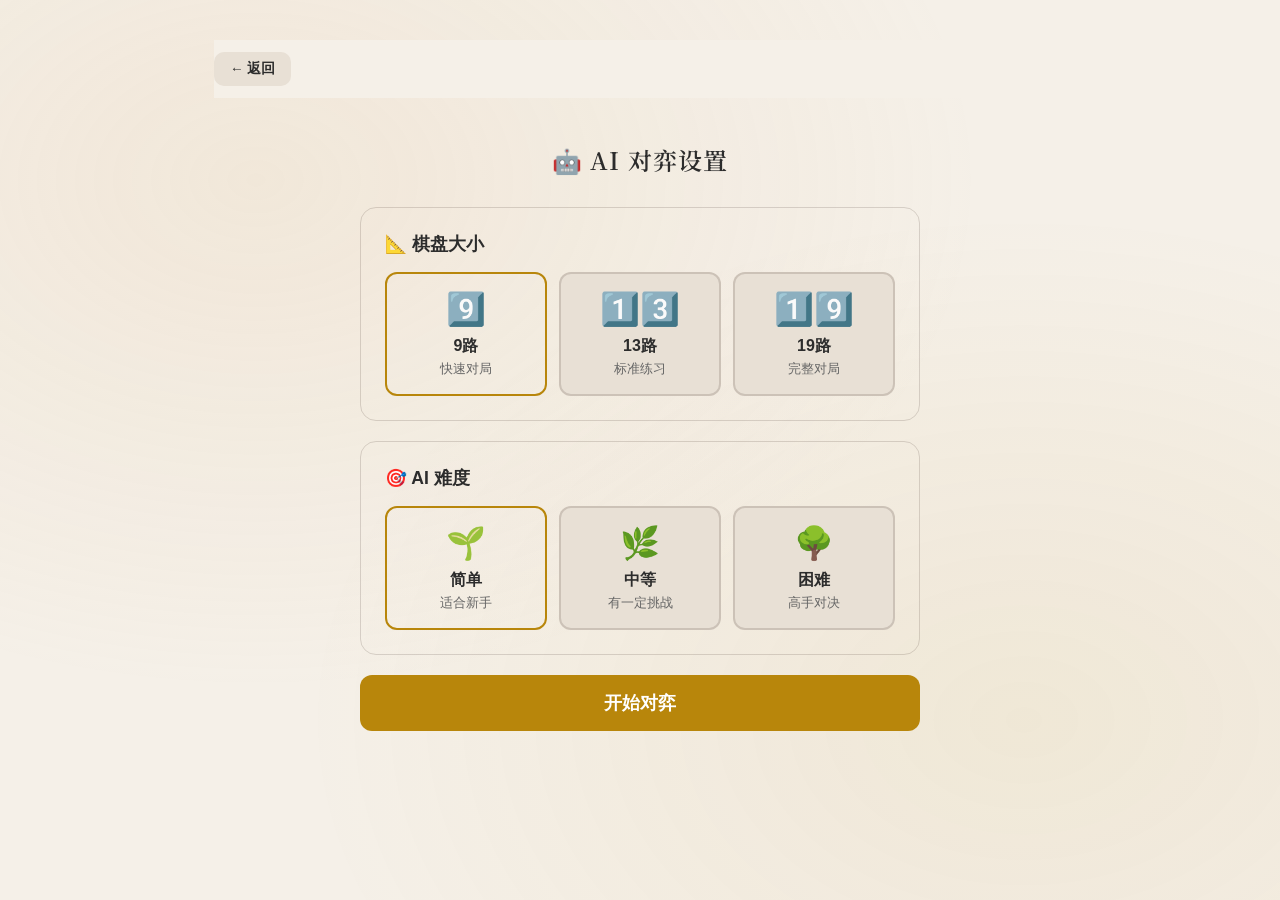
==== pages/ai-setup.html @ 996c6aba "refactor: 移除顶栏主题切换按钮，统一放到设置里 - 从所有11个页面的顶栏移除主题切换按钮 - 主题切换功能保留在设置模态框中 - 设置按钮和用户名保持常驻显示" ====
<!DOCTYPE html>
<html lang="zh-CN">
<head>
  <meta charset="UTF-8">
  <meta name="viewport" content="width=device-width, initial-scale=1.0">
  <title>AI 对弈设置 - 围棋对弈复盘</title>
  <link href="https://fonts.googleapis.com/css2?family=Noto+Serif+SC:wght@400;600;700&display=swap" rel="stylesheet">
  <link rel="stylesheet" href="../css/common.css">
  <style>
    .setup-container { max-width: 600px; margin: 0 auto; padding: 20px; }
    .setup-title { font-family: 'Noto Serif SC', serif; font-size: 1.5rem; font-weight: 600; text-align: center; margin-bottom: 30px; color: var(--text-primary); }
    .setup-section { background: var(--card-bg); border-radius: 16px; padding: 24px; margin-bottom: 20px; border: 1px solid var(--border-color); }
    .section-title { font-size: 1.1rem; font-weight: 600; margin-bottom: 16px; color: var(--text-primary); }
    .option-grid { display: grid; grid-template-columns: repeat(3, 1fr); gap: 12px; }
    .option-card { padding: 16px; border: 2px solid var(--border-color); border-radius: 12px; text-align: center; cursor: pointer; transition: all 0.3s; background: var(--bg-secondary); }
    .option-card:hover { border-color: var(--accent-gold); transform: translateY(-2px); }
    .option-card.selected { border-color: var(--accent-gold); background: var(--accent-gold-light); }
    .option-icon { font-size: 2rem; margin-bottom: 8px; }
    .option-label { font-weight: 600; color: var(--text-primary); }
    .option-desc { font-size: 0.8rem; color: var(--text-secondary); margin-top: 4px; }
    .start-btn { width: 100%; padding: 16px; font-size: 1.1rem; background: var(--accent-gold); color: white; border: none; border-radius: 12px; cursor: pointer; font-weight: 600; transition: all 0.3s; }
    .start-btn:hover { transform: translateY(-2px); box-shadow: var(--shadow-medium); }
    .start-btn:disabled { opacity: 0.5; cursor: not-allowed; transform: none; }
    @media (max-width: 480px) { .option-grid { grid-template-columns: 1fr; } }
  </style>
</head>
<body>
  <div class="container">
    <div class="header">
      <a href="practice.html" class="btn btn-secondary" style="padding: 8px 16px; font-size: 0.85rem;">← 返回</a>
    </div>

    <div class="setup-container">
      <h1 class="setup-title">🤖 AI 对弈设置</h1>

      <div class="setup-section">
        <div class="section-title">📐 棋盘大小</div>
        <div class="option-grid" id="sizeOptions">
          <div class="option-card selected" data-size="9">
            <div class="option-icon">9️⃣</div>
            <div class="option-label">9路</div>
            <div class="option-desc">快速对局</div>
          </div>
          <div class="option-card" data-size="13">
            <div class="option-icon">1️⃣3️⃣</div>
            <div class="option-label">13路</div>
            <div class="option-desc">标准练习</div>
          </div>
          <div class="option-card" data-size="19">
            <div class="option-icon">1️⃣9️⃣</div>
            <div class="option-label">19路</div>
            <div class="option-desc">完整对局</div>
          </div>
        </div>
      </div>

      <div class="setup-section">
        <div class="section-title">🎯 AI 难度</div>
        <div class="option-grid" id="levelOptions">
          <div class="option-card selected" data-level="easy">
            <div class="option-icon">🌱</div>
            <div class="option-label">简单</div>
            <div class="option-desc">适合新手</div>
          </div>
          <div class="option-card" data-level="medium">
            <div class="option-icon">🌿</div>
            <div class="option-label">中等</div>
            <div class="option-desc">有一定挑战</div>
          </div>
          <div class="option-card" data-level="hard">
            <div class="option-icon">🌳</div>
            <div class="option-label">困难</div>
            <div class="option-desc">高手对决</div>
          </div>
        </div>
      </div>

      <button class="start-btn" id="startBtn">开始对弈</button>
    </div>
  </div>

  <script src="../js/utils.js"></script>
  <script>
    class AISetup {
      constructor() {
        this.selectedSize = 9;
        this.selectedLevel = 'easy';
        this.init();
      }

      init() {
        ThemeManager.init();
        this.bindEvents();
      }

      bindEvents() {
        document.querySelectorAll('#sizeOptions .option-card').forEach(card => {
          card.addEventListener('click', () => {
            document.querySelectorAll('#sizeOptions .option-card').forEach(c => c.classList.remove('selected'));
            card.classList.add('selected');
            this.selectedSize = parseInt(card.dataset.size);
          });
        });

        document.querySelectorAll('#levelOptions .option-card').forEach(card => {
          card.addEventListener('click', () => {
            document.querySelectorAll('#levelOptions .option-card').forEach(c => c.classList.remove('selected'));
            card.classList.add('selected');
            this.selectedLevel = card.dataset.level;
          });
        });

        document.getElementById('startBtn').addEventListener('click', () => {
          window.location.href = `ai-match.html?size=${this.selectedSize}&level=${this.selectedLevel}`;
        });
      }
    }

    document.addEventListener('DOMContentLoaded', () => {
      new AISetup();
    });
  </script>
</body>
</html>
---- css/common.css ----
/* 公共样式 */

/* 浅色主题（默认） */
:root {
  --board-wood: #DEB887;
  --board-wood-light: #E8D4A8;
  --board-dark: #8B7355;
  --line-color: #2C1810;
  --stone-black: #1A1A1A;
  --stone-black-highlight: #3A3A3A;
  --stone-white: #F5F5F5;
  --stone-white-shadow: #D0D0D0;
  --accent-red: #C41E3A;
  --accent-gold: #B8860B;
  --bg-primary: #F5F0E8;
  --bg-secondary: #E8E0D5;
  --text-primary: #2C2C2C;
  --text-secondary: #666666;
  --success: #2E7D32;
  --panel-bg: rgba(255, 252, 245, 0.95);
  --shadow-soft: 0 4px 20px rgba(0, 0, 0, 0.08);
  --shadow-medium: 0 8px 32px rgba(0, 0, 0, 0.12);
  --border-color: rgba(44, 24, 16, 0.15);
}

/* 深色主题 */
[data-theme="dark"] {
  --board-wood: #8B7355;
  --board-wood-light: #A1887F;
  --board-dark: #5D4037;
  --line-color: #E0E0E0;
  --stone-black: #2D2D2D;
  --stone-black-highlight: #424242;
  --stone-white: #EEEEEE;
  --stone-white-shadow: #BDBDBD;
  --accent-red: #EF5350;
  --accent-gold: #FFD54F;
  --bg-primary: #121212;
  --bg-secondary: #1E1E1E;
  --text-primary: #E0E0E0;
  --text-secondary: #9E9E9E;
  --success: #66BB6A;
  --panel-bg: rgba(30, 30, 30, 0.95);
  --shadow-soft: 0 4px 20px rgba(0, 0, 0, 0.3);
  --shadow-medium: 0 8px 32px rgba(0, 0, 0, 0.4);
  --border-color: rgba(255, 255, 255, 0.1);
}

* { margin: 0; padding: 0; box-sizing: border-box; }

body {
  font-family: 'Noto Sans SC', sans-serif;
  background: var(--bg-primary);
  min-height: 100vh;
  color: var(--text-primary);
  overflow-x: hidden;
  transition: background-color 0.3s ease, color 0.3s ease;
}

body::before {
  content: '';
  position: fixed;
  inset: 0;
  background:
    radial-gradient(ellipse at 20% 20%, rgba(222, 184, 135, 0.15) 0%, transparent 50%),
    radial-gradient(ellipse at 80% 80%, rgba(184, 134, 11, 0.08) 0%, transparent 50%);
  pointer-events: none;
  z-index: -1;
}

[data-theme="dark"] body::before {
  background:
    radial-gradient(ellipse at 20% 20%, rgba(139, 115, 85, 0.2) 0%, transparent 50%),
    radial-gradient(ellipse at 80% 80%, rgba(184, 134, 11, 0.1) 0%, transparent 50%);
}

.container {
  max-width: 900px;
  margin: 0 auto;
  padding: 40px 24px;
}

/* Logo */
.logo { display: flex; align-items: center; gap: 12px; cursor: pointer; }
.logo-icon { width: 40px; height: 40px; position: relative; }
.logo-icon::before {
  content: ''; position: absolute; width: 28px; height: 28px;
  background: radial-gradient(circle at 35% 35%, var(--stone-black-highlight), var(--stone-black));
  border-radius: 50%; top: 2px; left: 2px; box-shadow: 2px 2px 4px rgba(0,0,0,0.3);
}
.logo-icon::after {
  content: ''; position: absolute; width: 20px; height: 20px;
  background: radial-gradient(circle at 40% 40%, #fff, var(--stone-white));
  border: 1px solid var(--stone-white-shadow); border-radius: 50%;
  bottom: 2px; right: 2px; box-shadow: 2px 2px 4px rgba(0,0,0,0.15);
}

h1 {
  font-family: 'Noto Serif SC', serif;
  font-size: 1.5rem; font-weight: 600; color: var(--text-primary); letter-spacing: 0.05em;
}

/* 按钮 */
.btn {
  padding: 12px 24px;
  border: none;
  border-radius: 10px;
  font-family: inherit;
  font-size: 1rem;
  font-weight: 600;
  cursor: pointer;
  transition: all 0.3s ease;
  display: inline-flex;
  align-items: center;
  justify-content: center;
  gap: 8px;
  text-decoration: none;
}

.btn-primary {
  background: var(--line-color);
  color: var(--stone-white);
}
.btn-primary:hover { background: #1a0f0a; transform: translateY(-1px); }

.btn-secondary {
  background: var(--bg-secondary);
  color: var(--text-primary);
}
.btn-secondary:hover { background: var(--board-wood-light); }

.btn-large {
  padding: 16px 40px;
  font-size: 1.1rem;
}

/* 卡片 */
.card {
  background: var(--panel-bg);
  border-radius: 20px;
  padding: 32px;
  box-shadow: var(--shadow-medium);
  border: 1px solid var(--border-color);
}

/* 表单 */
.form-group { margin-bottom: 24px; }
.form-label {
  display: block;
  font-size: 0.9rem;
  font-weight: 500;
  color: var(--text-secondary);
  margin-bottom: 10px;
  text-transform: uppercase;
  letter-spacing: 0.05em;
}

.player-input-group {
  display: flex;
  align-items: center;
  gap: 12px;
  background: var(--bg-secondary);
  padding: 14px 18px;
  border-radius: 12px;
}
.player-input-group .player-indicator { width: 24px; height: 24px; flex-shrink: 0; }
.player-input-group input {
  flex: 1;
  border: none;
  background: transparent;
  font-family: inherit;
  font-size: 1rem;
  color: var(--text-primary);
  outline: none;
}
.player-input-group input::placeholder { color: var(--text-secondary); }

/* 玩家指示器 */
.player-indicator { width: 18px; height: 18px; border-radius: 50%; transition: all 0.3s ease; }
.player-indicator.black {
  background: radial-gradient(circle at 35% 35%, var(--stone-black-highlight), var(--stone-black));
  box-shadow: 1px 1px 3px rgba(0,0,0,0.4);
}
.player-indicator.white {
  background: radial-gradient(circle at 35% 35%, #fff, var(--stone-white));
  border: 1px solid var(--stone-white-shadow);
  box-shadow: 1px 1px 3px rgba(0,0,0,0.2);
}

.ai-badge {
  font-size: 0.7rem;
  padding: 2px 6px;
  background: var(--accent-gold);
  color: white;
  border-radius: 10px;
  margin-left: 4px;
  font-weight: 500;
}

/* 棋盘大小选项 */
.board-size-options { display: flex; gap: 12px; }
.board-size-option {
  flex: 1;
  padding: 20px;
  border: 2px solid var(--border-color);
  background: var(--bg-primary);
  border-radius: 12px;
  text-align: center;
  cursor: pointer;
  transition: all 0.3s ease;
  font-family: inherit;
}
.board-size-option:hover { border-color: var(--board-dark); }
.board-size-option.active { border-color: var(--accent-gold); background: var(--bg-secondary); }
.board-size-option .size-number {
  font-family: 'JetBrains Mono', monospace;
  font-size: 1.8rem; font-weight: 700; color: var(--text-primary); display: block;
}
.board-size-option .size-label { font-size: 0.8rem; color: var(--text-secondary); margin-top: 4px; }

/* Toast */
.toast-container {
  position: fixed;
  bottom: 24px;
  left: 50%;
  transform: translateX(-50%);
  z-index: 1000;
  display: flex;
  flex-direction: column;
  gap: 8px;
  pointer-events: none;
}
.toast {
  padding: 12px 24px;
  border-radius: 8px;
  font-size: 0.9rem;
  font-weight: 500;
  box-shadow: var(--shadow-medium);
  animation: toast-in 0.3s ease-out;
  pointer-events: auto;
}
.toast.warning { background: #FFF3E0; color: #E65100; border: 1px solid #FFB74D; }
.toast.error { background: #FFEBEE; color: #C62828; border: 1px solid #EF9A9A; }
.toast.success { background: #E8F5E9; color: #2E7D32; border: 1px solid #A5D6A7; }
.toast.info { background: var(--panel-bg); color: var(--text-primary); border: 1px solid var(--border-color); }

@keyframes toast-in {
  from { opacity: 0; transform: translateY(20px); }
  to { opacity: 1; transform: translateY(0); }
}
.toast.fade-out { animation: toast-out 0.3s ease-out forwards; }
@keyframes toast-out {
  to { opacity: 0; transform: translateY(-20px); }
}

/* Spinner 加载动画 */
.spinner {
  width: 40px;
  height: 40px;
  border: 3px solid var(--bg-secondary);
  border-top-color: var(--accent-gold);
  border-radius: 50%;
  animation: spin 0.8s linear infinite;
}

@keyframes spin {
  to { transform: rotate(360deg); }
}

/* 主题切换按钮 */
.theme-toggle {
  background: var(--bg-secondary);
  border: none;
  border-radius: 50%;
  width: 36px;
  height: 36px;
  cursor: pointer;
  display: flex;
  align-items: center;
  justify-content: center;
  font-size: 1.2rem;
  transition: all 0.3s ease;
}

.theme-toggle:hover {
  background: var(--accent-gold);
  color: white;
}

/* 头部导航 - 常驻 */
.header {
  display: flex;
  justify-content: space-between;
  align-items: center;
  margin-bottom: 24px;
  position: sticky;
  top: 0;
  z-index: 100;
  background: var(--bg-primary);
  padding: 12px 0;
}

/* 模态框 */
.modal-overlay {
  position: fixed;
  top: 0;
  left: 0;
  right: 0;
  bottom: 0;
  background: rgba(0, 0, 0, 0.6);
  display: flex;
  align-items: center;
  justify-content: center;
  z-index: 1000;
  padding: 20px;
}

.modal {
  background: var(--panel-bg);
  border-radius: 20px;
  padding: 24px;
  max-width: 400px;
  width: 100%;
  box-shadow: var(--shadow-medium);
}

.modal-header {
  display: flex;
  align-items: center;
  justify-content: space-between;
  margin-bottom: 20px;
}

.modal-title {
  font-family: 'Noto Serif SC', serif;
  font-size: 1.3rem;
  font-weight: 600;
}

.modal-close {
  background: none;
  border: none;
  font-size: 1.5rem;
  cursor: pointer;
  color: var(--text-secondary);
  padding: 4px 8px;
  line-height: 1;
}

.modal-close:hover {
  color: var(--text-primary);
}

.modal-body {
  margin-bottom: 24px;
}

.modal-footer {
  display: flex;
  gap: 12px;
  justify-content: flex-end;
}

/* 表单输入 */
.form-input {
  width: 100%;
  padding: 12px 16px;
  border: 1px solid var(--border-color);
  border-radius: 10px;
  font-family: inherit;
  font-size: 1rem;
  background: var(--bg-primary);
  color: var(--text-primary);
  transition: border-color 0.2s;
}

.form-input:focus {
  outline: none;
  border-color: var(--accent-gold);
}

.form-input::placeholder {
  color: var(--text-secondary);
}

/* 历史记录项 */
.history-item {
  background: var(--panel-bg);
  border-radius: 16px;
  padding: 20px 24px;
  box-shadow: var(--shadow-soft);
  border: 1px solid var(--border-color);
  cursor: pointer;
  transition: all 0.3s ease;
  display: flex;
  align-items: center;
  gap: 20px;
  margin-bottom: 12px;
}
.history-item:hover { transform: translateY(-2px); box-shadow: var(--shadow-medium); border-color: var(--accent-gold); }
.history-board-preview {
  width: 80px; height: 80px;
  background: linear-gradient(145deg, var(--board-wood-light) 0%, var(--board-wood) 50%, var(--board-dark) 100%);
  border-radius: 8px; display: flex; align-items: center; justify-content: center;
  flex-shrink: 0; font-family: 'JetBrains Mono', monospace;
  font-size: 1.5rem; font-weight: 700; color: var(--line-color);
}
.history-info { flex: 1; }
.history-players { display: flex; align-items: center; gap: 12px; margin-bottom: 8px; }
.history-player { display: flex; align-items: center; gap: 6px; font-weight: 500; }
.history-vs { color: var(--text-secondary); font-size: 0.9rem; }
.history-meta { display: flex; gap: 16px; font-size: 0.85rem; color: var(--text-secondary); }

/* 棋盘坐标 */
.board-coords {
  position: absolute;
  font-family: 'JetBrains Mono', monospace;
  font-size: 0.75rem;
  font-weight: 500;
  color: var(--line-color);
  opacity: 0.7;
  pointer-events: none;
  user-select: none;
}

.coord-top, .coord-bottom {
  left: 0;
  right: 0;
  display: flex;
  justify-content: space-between;
  padding: 0 30px;
}

.coord-top { top: 8px; }
.coord-bottom { bottom: 8px; }

.coord-left, .coord-right {
  top: 0;
  bottom: 0;
  display: flex;
  flex-direction: column;
  justify-content: space-between;
  padding: 30px 0;
}

.coord-left { left: 8px; }
.coord-right { right: 8px; }

.coord-label {
  width: 20px;
  height: 20px;
  display: flex;
  align-items: center;
  justify-content: center;
}

/* 最后落子标记 */
.stone.last-move::after {
  content: '';
  position: absolute;
  top: 50%;
  left: 50%;
  transform: translate(-50%, -50%);
  width: 10px;
  height: 10px;
  border-radius: 50%;
  background: var(--accent-red);
  box-shadow: 0 0 4px rgba(196, 30, 58, 0.6);
}

/* 错误边界遮罩 */
.error-boundary {
  position: fixed;
  inset: 0;
  background: var(--bg-primary);
  display: none;
  flex-direction: column;
  align-items: center;
  justify-content: center;
  z-index: 9999;
  padding: 40px;
  text-align: center;
}

.error-boundary.active {
  display: flex;
}

.error-boundary-icon {
  font-size: 4rem;
  margin-bottom: 20px;
}

.error-boundary-title {
  font-family: 'Noto Serif SC', serif;
  font-size: 1.5rem;
  font-weight: 600;
  margin-bottom: 12px;
  color: var(--text-primary);
}

.error-boundary-message {
  color: var(--text-secondary);
  margin-bottom: 24px;
  max-width: 400px;
  line-height: 1.6;
}

.error-boundary-btn {
  padding: 12px 32px;
  background: var(--accent-gold);
  color: white;
  border: none;
  border-radius: 10px;
  font-family: inherit;
  font-size: 1rem;
  font-weight: 600;
  cursor: pointer;
  transition: all 0.3s ease;
}

.error-boundary-btn:hover {
  transform: translateY(-2px);
  box-shadow: var(--shadow-medium);
}

/* 响应式 */
@media (max-width: 600px) {
  .container { padding: 20px 16px; }
  .board-size-options { flex-direction: column; }
  .card { padding: 20px; }
}
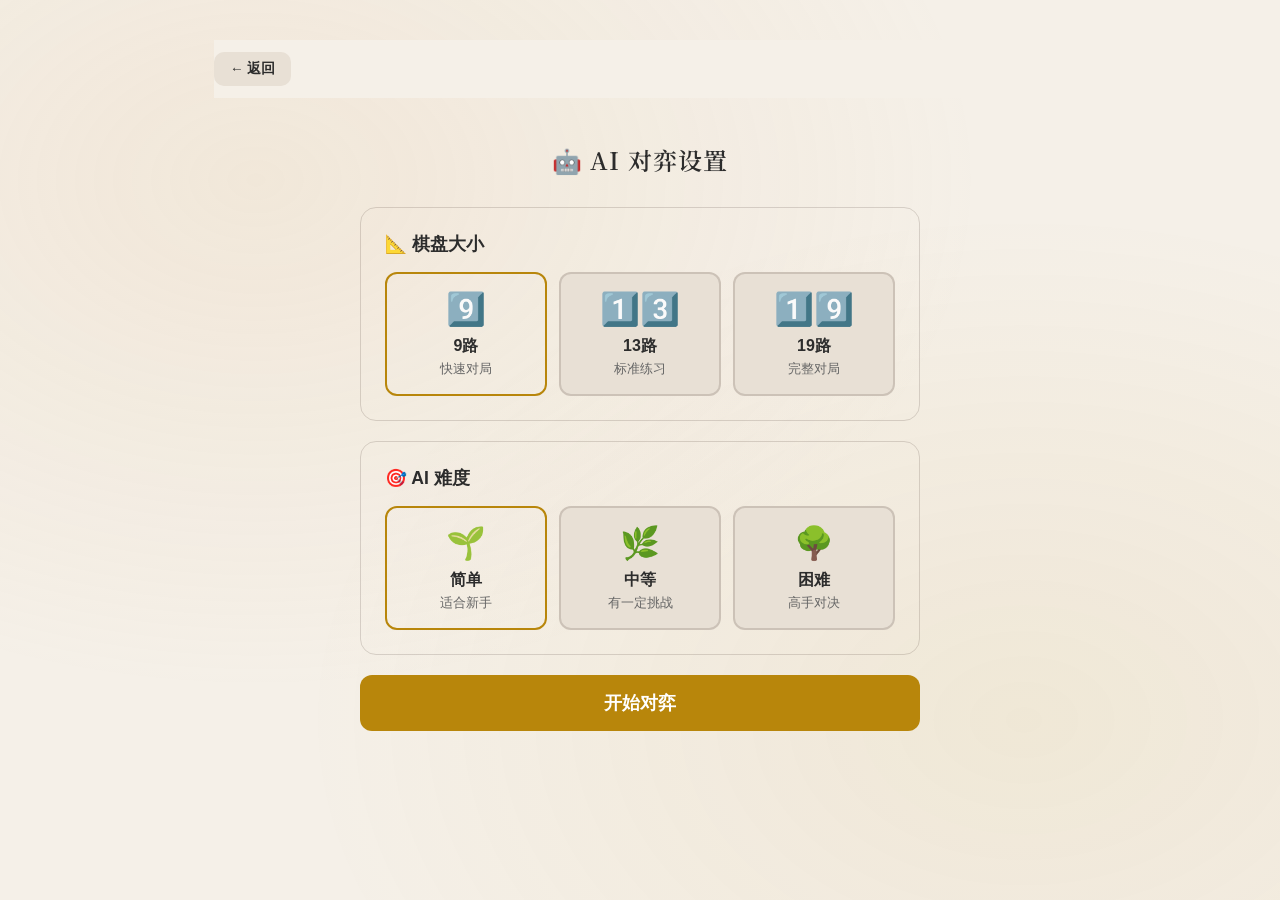
==== commit 265c9462: "feat: AI对弈独立为首页第四模块 + 修复JS依赖链 - 首页添加AI对弈模块（第四个卡片）  - AI对弈页面返回链接指向首页  - 移除practice页面的AI对弈按钮  - 修复tsum" ====
--- a/pages/ai-setup.html
+++ b/pages/ai-setup.html
@@ -27,7 +27,7 @@
 <body>
   <div class="container">
     <div class="header">
-      <a href="practice.html" class="btn btn-secondary" style="padding: 8px 16px; font-size: 0.85rem;">← 返回</a>
+      <a href="home.html" class="btn btn-secondary" style="padding: 8px 16px; font-size: 0.85rem;">← 返回</a>
     </div>
 
     <div class="setup-container">
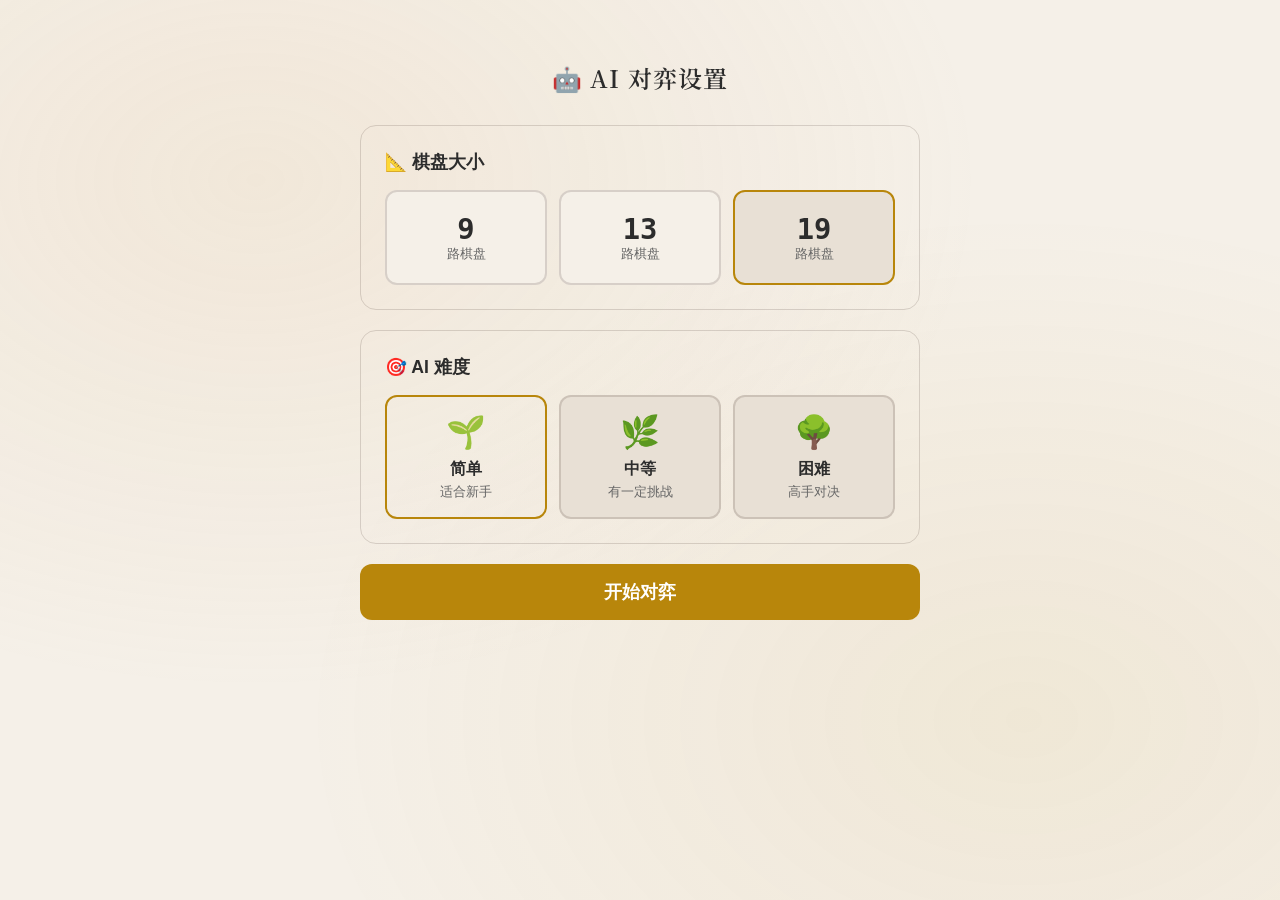
==== commit ecee7813: "AI对弈棋盘大小选择改为与开始对弈一致" ====
--- a/pages/ai-setup.html
+++ b/pages/ai-setup.html
@@ -21,36 +21,35 @@
     .start-btn { width: 100%; padding: 16px; font-size: 1.1rem; background: var(--accent-gold); color: white; border: none; border-radius: 12px; cursor: pointer; font-weight: 600; transition: all 0.3s; }
     .start-btn:hover { transform: translateY(-2px); box-shadow: var(--shadow-medium); }
     .start-btn:disabled { opacity: 0.5; cursor: not-allowed; transform: none; }
-    @media (max-width: 480px) { .option-grid { grid-template-columns: 1fr; } }
+    @media (max-width: 480px) { .option-grid { grid-template-columns: repeat(3, 1fr); } }
+    @media (max-width: 480px) { .option-card { padding: 12px 8px; } }
+    @media (max-width: 480px) { .option-icon { font-size: 1.5rem; } }
+    @media (max-width: 480px) { .option-label { font-size: 0.9rem; } }
+    @media (max-width: 480px) { .option-desc { display: none; } }
   </style>
 </head>
 <body>
   <div class="container">
-    <div class="header">
-      <a href="home.html" class="btn btn-secondary" style="padding: 8px 16px; font-size: 0.85rem;">← 返回</a>
-    </div>
+    <div id="header-container"></div>
 
     <div class="setup-container">
       <h1 class="setup-title">🤖 AI 对弈设置</h1>
 
       <div class="setup-section">
         <div class="section-title">📐 棋盘大小</div>
-        <div class="option-grid" id="sizeOptions">
-          <div class="option-card selected" data-size="9">
-            <div class="option-icon">9️⃣</div>
-            <div class="option-label">9路</div>
-            <div class="option-desc">快速对局</div>
-          </div>
-          <div class="option-card" data-size="13">
-            <div class="option-icon">1️⃣3️⃣</div>
-            <div class="option-label">13路</div>
-            <div class="option-desc">标准练习</div>
-          </div>
-          <div class="option-card" data-size="19">
-            <div class="option-icon">1️⃣9️⃣</div>
-            <div class="option-label">19路</div>
-            <div class="option-desc">完整对局</div>
-          </div>
+        <div class="board-size-options" id="sizeOptions">
+          <button type="button" class="board-size-option" data-size="9">
+            <span class="size-number">9</span>
+            <span class="size-label">路棋盘</span>
+          </button>
+          <button type="button" class="board-size-option" data-size="13">
+            <span class="size-number">13</span>
+            <span class="size-label">路棋盘</span>
+          </button>
+          <button type="button" class="board-size-option active" data-size="19">
+            <span class="size-number">19</span>
+            <span class="size-label">路棋盘</span>
+          </button>
         </div>
       </div>
 
@@ -80,25 +79,32 @@
   </div>
 
   <script src="../js/utils.js"></script>
+  <script src="../js/storage.js"></script>
+  <script src="../js/ai.js"></script>
+  <script src="../js/header.js"></script>
   <script>
     class AISetup {
       constructor() {
-        this.selectedSize = 9;
+        this.selectedSize = 19;
         this.selectedLevel = 'easy';
         this.init();
       }
 
       init() {
-        ThemeManager.init();
+        Header.mount(document.getElementById('header-container'), {
+          backUrl: 'home.html',
+          showSettings: true,
+          showUser: true
+        });
         this.bindEvents();
       }
 
       bindEvents() {
-        document.querySelectorAll('#sizeOptions .option-card').forEach(card => {
-          card.addEventListener('click', () => {
-            document.querySelectorAll('#sizeOptions .option-card').forEach(c => c.classList.remove('selected'));
-            card.classList.add('selected');
-            this.selectedSize = parseInt(card.dataset.size);
+        document.querySelectorAll('#sizeOptions .board-size-option').forEach(btn => {
+          btn.addEventListener('click', () => {
+            document.querySelectorAll('#sizeOptions .board-size-option').forEach(b => b.classList.remove('active'));
+            btn.classList.add('active');
+            this.selectedSize = parseInt(btn.dataset.size);
           });
         });
 
@@ -121,4 +127,4 @@
     });
   </script>
 </body>
-</html>
+</html>
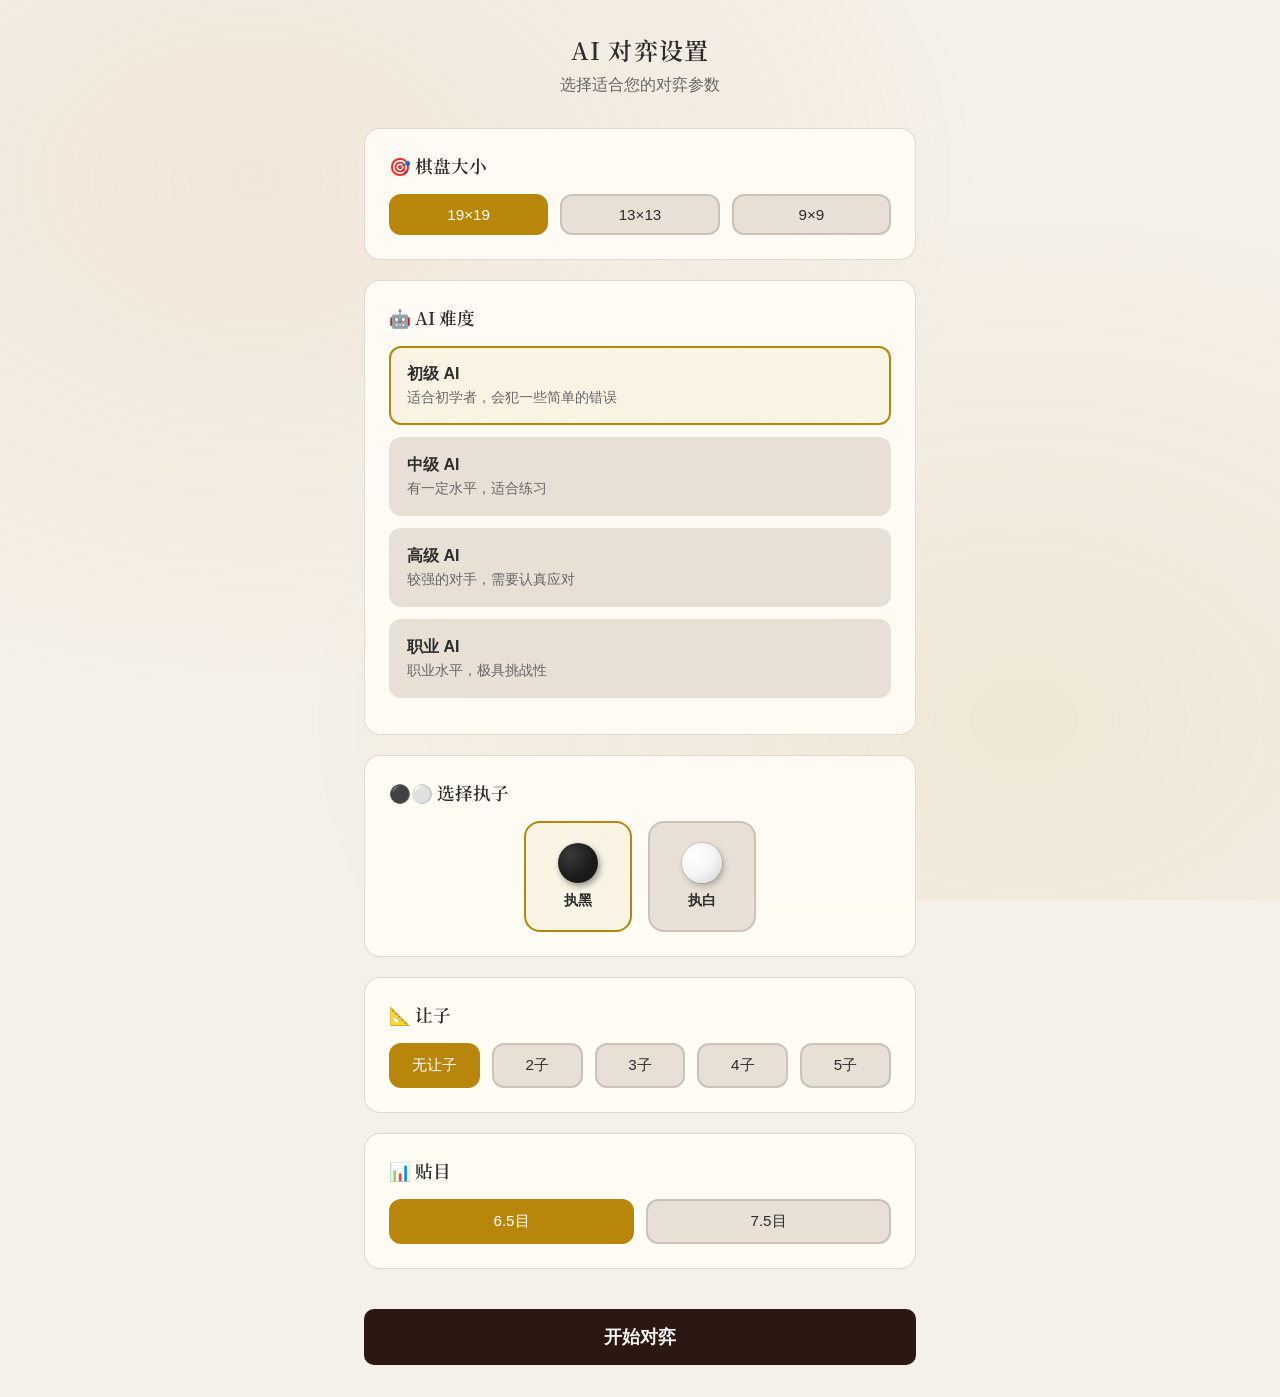
==== commit d49fe257: "feat: 全面优化项目结构和SEO - 添加公共棋盘组件 (board-component.js) - 添加全局错误处理 (error-handler.js) - 添加加载状态管理 (loading" ====
--- a/pages/ai-setup.html
+++ b/pages/ai-setup.html
@@ -4,127 +4,328 @@
   <meta charset="UTF-8">
   <meta name="viewport" content="width=device-width, initial-scale=1.0">
   <title>AI 对弈设置 - 围棋对弈复盘</title>
-  <link href="https://fonts.googleapis.com/css2?family=Noto+Serif+SC:wght@400;600;700&display=swap" rel="stylesheet">
+  <meta name="description" content="设置AI对弈参数，选择难度和棋盘大小">
+  <meta name="keywords" content="围棋,围棋对弈,围棋学习,死活题,棋谱,AI对弈">
+  <meta name="author" content="围棋对弈复盘">
+  <meta name="robots" content="index, follow">
+  <meta property="og:title" content="AI 对弈设置 - 围棋对弈复盘">
+  <meta property="og:description" content="设置AI对弈参数，选择难度和棋盘大小">
+  <meta property="og:type" content="website">
+  <meta name="twitter:card" content="summary">
+  <meta name="theme-color" content="#C4A35A">
+  <link href="https://fonts.googleapis.com/css2?family=Noto+Serif+SC:wght@400;600;700&family=JetBrains+Mono:wght@400;500&display=swap" rel="stylesheet">
   <link rel="stylesheet" href="../css/common.css">
   <style>
-    .setup-container { max-width: 600px; margin: 0 auto; padding: 20px; }
-    .setup-title { font-family: 'Noto Serif SC', serif; font-size: 1.5rem; font-weight: 600; text-align: center; margin-bottom: 30px; color: var(--text-primary); }
-    .setup-section { background: var(--card-bg); border-radius: 16px; padding: 24px; margin-bottom: 20px; border: 1px solid var(--border-color); }
-    .section-title { font-size: 1.1rem; font-weight: 600; margin-bottom: 16px; color: var(--text-primary); }
-    .option-grid { display: grid; grid-template-columns: repeat(3, 1fr); gap: 12px; }
-    .option-card { padding: 16px; border: 2px solid var(--border-color); border-radius: 12px; text-align: center; cursor: pointer; transition: all 0.3s; background: var(--bg-secondary); }
-    .option-card:hover { border-color: var(--accent-gold); transform: translateY(-2px); }
-    .option-card.selected { border-color: var(--accent-gold); background: var(--accent-gold-light); }
-    .option-icon { font-size: 2rem; margin-bottom: 8px; }
-    .option-label { font-weight: 600; color: var(--text-primary); }
-    .option-desc { font-size: 0.8rem; color: var(--text-secondary); margin-top: 4px; }
-    .start-btn { width: 100%; padding: 16px; font-size: 1.1rem; background: var(--accent-gold); color: white; border: none; border-radius: 12px; cursor: pointer; font-weight: 600; transition: all 0.3s; }
-    .start-btn:hover { transform: translateY(-2px); box-shadow: var(--shadow-medium); }
-    .start-btn:disabled { opacity: 0.5; cursor: not-allowed; transform: none; }
-    @media (max-width: 480px) { .option-grid { grid-template-columns: repeat(3, 1fr); } }
-    @media (max-width: 480px) { .option-card { padding: 12px 8px; } }
-    @media (max-width: 480px) { .option-icon { font-size: 1.5rem; } }
-    @media (max-width: 480px) { .option-label { font-size: 0.9rem; } }
-    @media (max-width: 480px) { .option-desc { display: none; } }
+    .setup-page { display: flex; flex-direction: column; min-height: 100vh; }
+    header {
+      background: var(--panel-bg);
+      backdrop-filter: blur(10px);
+      border-bottom: 1px solid var(--border-color);
+      padding: 16px 24px;
+      display: flex;
+      align-items: center;
+      justify-content: space-between;
+    }
+    .header-left { display: flex; align-items: center; gap: 16px; }
+    main { flex: 1; padding: 32px 24px; max-width: 600px; margin: 0 auto; width: 100%; }
+    .setup-title {
+      font-family: 'Noto Serif SC', serif;
+      font-size: 1.5rem;
+      font-weight: 600;
+      margin-bottom: 8px;
+      text-align: center;
+    }
+    .setup-subtitle {
+      color: var(--text-secondary);
+      text-align: center;
+      margin-bottom: 32px;
+    }
+    .setup-section {
+      background: var(--panel-bg);
+      border-radius: 16px;
+      padding: 24px;
+      margin-bottom: 20px;
+      border: 1px solid var(--border-color);
+    }
+    .section-title {
+      font-family: 'Noto Serif SC', serif;
+      font-size: 1.1rem;
+      font-weight: 600;
+      margin-bottom: 16px;
+      display: flex;
+      align-items: center;
+      gap: 8px;
+    }
+    .option-group {
+      display: flex;
+      gap: 12px;
+      flex-wrap: wrap;
+    }
+    .option-btn {
+      padding: 10px 20px;
+      border: 2px solid var(--border-color);
+      background: var(--bg-secondary);
+      border-radius: 12px;
+      font-family: inherit;
+      font-size: 0.95rem;
+      color: var(--text-primary);
+      cursor: pointer;
+      transition: all 0.2s ease;
+      flex: 1;
+      min-width: 80px;
+      text-align: center;
+    }
+    .option-btn:hover {
+      border-color: var(--accent-gold);
+    }
+    .option-btn.active {
+      background: var(--accent-gold);
+      border-color: var(--accent-gold);
+      color: white;
+    }
+    .ai-level-card {
+      background: var(--bg-secondary);
+      border-radius: 12px;
+      padding: 16px;
+      margin-bottom: 12px;
+      cursor: pointer;
+      transition: all 0.2s ease;
+      border: 2px solid transparent;
+    }
+    .ai-level-card:hover {
+      border-color: var(--accent-gold);
+    }
+    .ai-level-card.active {
+      border-color: var(--accent-gold);
+      background: rgba(196, 163, 90, 0.1);
+    }
+    .ai-level-name {
+      font-weight: 600;
+      font-size: 1rem;
+      margin-bottom: 4px;
+    }
+    .ai-level-desc {
+      font-size: 0.85rem;
+      color: var(--text-secondary);
+    }
+    .color-selector {
+      display: flex;
+      gap: 16px;
+      justify-content: center;
+    }
+    .color-option {
+      display: flex;
+      flex-direction: column;
+      align-items: center;
+      gap: 8px;
+      padding: 20px 32px;
+      border: 2px solid var(--border-color);
+      border-radius: 16px;
+      cursor: pointer;
+      transition: all 0.2s ease;
+      background: var(--bg-secondary);
+    }
+    .color-option:hover {
+      border-color: var(--accent-gold);
+    }
+    .color-option.active {
+      border-color: var(--accent-gold);
+      background: rgba(196, 163, 90, 0.1);
+    }
+    .color-stone {
+      width: 40px;
+      height: 40px;
+      border-radius: 50%;
+    }
+    .color-stone.black {
+      background: radial-gradient(circle at 30% 30%, var(--stone-black-highlight), var(--stone-black) 60%);
+      box-shadow: 2px 3px 6px rgba(0, 0, 0, 0.4);
+    }
+    .color-stone.white {
+      background: radial-gradient(circle at 30% 30%, #ffffff, var(--stone-white) 50%, var(--stone-white-shadow) 100%);
+      box-shadow: 2px 3px 6px rgba(0, 0, 0, 0.25), 0 0 0 1px rgba(0, 0, 0, 0.1);
+    }
+    .color-label {
+      font-weight: 600;
+      font-size: 0.9rem;
+    }
+    .start-btn {
+      width: 100%;
+      padding: 16px;
+      font-size: 1.1rem;
+      margin-top: 20px;
+    }
   </style>
 </head>
 <body>
-  <div class="container">
+  <div class="setup-page">
     <div id="header-container"></div>
 
-    <div class="setup-container">
-      <h1 class="setup-title">🤖 AI 对弈设置</h1>
-
-      <div class="setup-section">
-        <div class="section-title">📐 棋盘大小</div>
-        <div class="board-size-options" id="sizeOptions">
-          <button type="button" class="board-size-option" data-size="9">
-            <span class="size-number">9</span>
-            <span class="size-label">路棋盘</span>
-          </button>
-          <button type="button" class="board-size-option" data-size="13">
-            <span class="size-number">13</span>
-            <span class="size-label">路棋盘</span>
-          </button>
-          <button type="button" class="board-size-option active" data-size="19">
-            <span class="size-number">19</span>
-            <span class="size-label">路棋盘</span>
-          </button>
-        </div>
-      </div>
-
-      <div class="setup-section">
-        <div class="section-title">🎯 AI 难度</div>
-        <div class="option-grid" id="levelOptions">
-          <div class="option-card selected" data-level="easy">
-            <div class="option-icon">🌱</div>
-            <div class="option-label">简单</div>
-            <div class="option-desc">适合新手</div>
+    <main>
+      <h1 class="setup-title">AI 对弈设置</h1>
+      <p class="setup-subtitle">选择适合您的对弈参数</p>
+
+      <div class="setup-section">
+        <h2 class="section-title">🎯 棋盘大小</h2>
+        <div class="option-group">
+          <button class="option-btn active" data-size="19">19×19</button>
+          <button class="option-btn" data-size="13">13×13</button>
+          <button class="option-btn" data-size="9">9×9</button>
+        </div>
+      </div>
+
+      <div class="setup-section">
+        <h2 class="section-title">🤖 AI 难度</h2>
+        <div class="ai-level-card active" data-level="easy">
+          <div class="ai-level-name">初级 AI</div>
+          <div class="ai-level-desc">适合初学者，会犯一些简单的错误</div>
+        </div>
+        <div class="ai-level-card" data-level="medium">
+          <div class="ai-level-name">中级 AI</div>
+          <div class="ai-level-desc">有一定水平，适合练习</div>
+        </div>
+        <div class="ai-level-card" data-level="hard">
+          <div class="ai-level-name">高级 AI</div>
+          <div class="ai-level-desc">较强的对手，需要认真应对</div>
+        </div>
+        <div class="ai-level-card" data-level="pro">
+          <div class="ai-level-name">职业 AI</div>
+          <div class="ai-level-desc">职业水平，极具挑战性</div>
+        </div>
+      </div>
+
+      <div class="setup-section">
+        <h2 class="section-title">⚫⚪ 选择执子</h2>
+        <div class="color-selector">
+          <div class="color-option active" data-color="black">
+            <div class="color-stone black"></div>
+            <span class="color-label">执黑</span>
           </div>
-          <div class="option-card" data-level="medium">
-            <div class="option-icon">🌿</div>
-            <div class="option-label">中等</div>
-            <div class="option-desc">有一定挑战</div>
+          <div class="color-option" data-color="white">
+            <div class="color-stone white"></div>
+            <span class="color-label">执白</span>
           </div>
-          <div class="option-card" data-level="hard">
-            <div class="option-icon">🌳</div>
-            <div class="option-label">困难</div>
-            <div class="option-desc">高手对决</div>
-          </div>
-        </div>
-      </div>
-
-      <button class="start-btn" id="startBtn">开始对弈</button>
-    </div>
+        </div>
+      </div>
+
+      <div class="setup-section">
+        <h2 class="section-title">📐 让子</h2>
+        <div class="option-group">
+          <button class="option-btn active" data-handicap="0">无让子</button>
+          <button class="option-btn" data-handicap="2">2子</button>
+          <button class="option-btn" data-handicap="3">3子</button>
+          <button class="option-btn" data-handicap="4">4子</button>
+          <button class="option-btn" data-handicap="5">5子</button>
+        </div>
+      </div>
+
+      <div class="setup-section">
+        <h2 class="section-title">📊 贴目</h2>
+        <div class="option-group">
+          <button class="option-btn active" data-komi="6.5">6.5目</button>
+          <button class="option-btn" data-komi="7.5">7.5目</button>
+        </div>
+      </div>
+
+      <button class="btn btn-primary start-btn" id="startBtn">开始对弈</button>
+    </main>
   </div>
 
   <script src="../js/utils.js"></script>
+  <script src="../js/error-handler.js"></script>
+  <script src="../js/loading.js"></script>
   <script src="../js/storage.js"></script>
+  <script src="../js/board-component.js"></script>
   <script src="../js/ai.js"></script>
   <script src="../js/header.js"></script>
   <script>
-    class AISetup {
+    class AISetupApp {
       constructor() {
-        this.selectedSize = 19;
-        this.selectedLevel = 'easy';
+        this.settings = {
+          size: 19,
+          level: 'easy',
+          humanColor: 'black',
+          handicap: 0,
+          komi: 6.5
+        };
         this.init();
       }
 
       init() {
         Header.mount(document.getElementById('header-container'), {
           backUrl: 'home.html',
+          backText: '← 返回首页',
           showSettings: true,
           showUser: true
         });
+
         this.bindEvents();
       }
 
       bindEvents() {
-        document.querySelectorAll('#sizeOptions .board-size-option').forEach(btn => {
+        // 棋盘大小选择
+        document.querySelectorAll('[data-size]').forEach(btn => {
           btn.addEventListener('click', () => {
-            document.querySelectorAll('#sizeOptions .board-size-option').forEach(b => b.classList.remove('active'));
+            document.querySelectorAll('[data-size]').forEach(b => b.classList.remove('active'));
             btn.classList.add('active');
-            this.selectedSize = parseInt(btn.dataset.size);
-          });
-        });
-
-        document.querySelectorAll('#levelOptions .option-card').forEach(card => {
+            this.settings.size = parseInt(btn.dataset.size);
+          });
+        });
+
+        // AI 难度选择
+        document.querySelectorAll('[data-level]').forEach(card => {
           card.addEventListener('click', () => {
-            document.querySelectorAll('#levelOptions .option-card').forEach(c => c.classList.remove('selected'));
-            card.classList.add('selected');
-            this.selectedLevel = card.dataset.level;
-          });
-        });
-
+            document.querySelectorAll('[data-level]').forEach(c => c.classList.remove('active'));
+            card.classList.add('active');
+            this.settings.level = card.dataset.level;
+          });
+        });
+
+        // 执子选择
+        document.querySelectorAll('[data-color]').forEach(option => {
+          option.addEventListener('click', () => {
+            document.querySelectorAll('[data-color]').forEach(o => o.classList.remove('active'));
+            option.classList.add('active');
+            this.settings.humanColor = option.dataset.color;
+          });
+        });
+
+        // 让子选择
+        document.querySelectorAll('[data-handicap]').forEach(btn => {
+          btn.addEventListener('click', () => {
+            document.querySelectorAll('[data-handicap]').forEach(b => b.classList.remove('active'));
+            btn.classList.add('active');
+            this.settings.handicap = parseInt(btn.dataset.handicap);
+          });
+        });
+
+        // 贴目选择
+        document.querySelectorAll('[data-komi]').forEach(btn => {
+          btn.addEventListener('click', () => {
+            document.querySelectorAll('[data-komi]').forEach(b => b.classList.remove('active'));
+            btn.classList.add('active');
+            this.settings.komi = parseFloat(btn.dataset.komi);
+          });
+        });
+
+        // 开始对弈
         document.getElementById('startBtn').addEventListener('click', () => {
-          window.location.href = `ai-match.html?size=${this.selectedSize}&level=${this.selectedLevel}`;
+          const params = new URLSearchParams({
+            size: this.settings.size,
+            level: this.settings.level,
+            humanColor: this.settings.humanColor,
+            handicap: this.settings.handicap,
+            komi: this.settings.komi,
+            human: Storage.getUsername() || '棋手'
+          });
+          window.location.href = `ai-match.html?${params.toString()}`;
         });
       }
     }
 
     document.addEventListener('DOMContentLoaded', () => {
-      new AISetup();
+      new AISetupApp();
     });
   </script>
 </body>
-</html>+</html>
